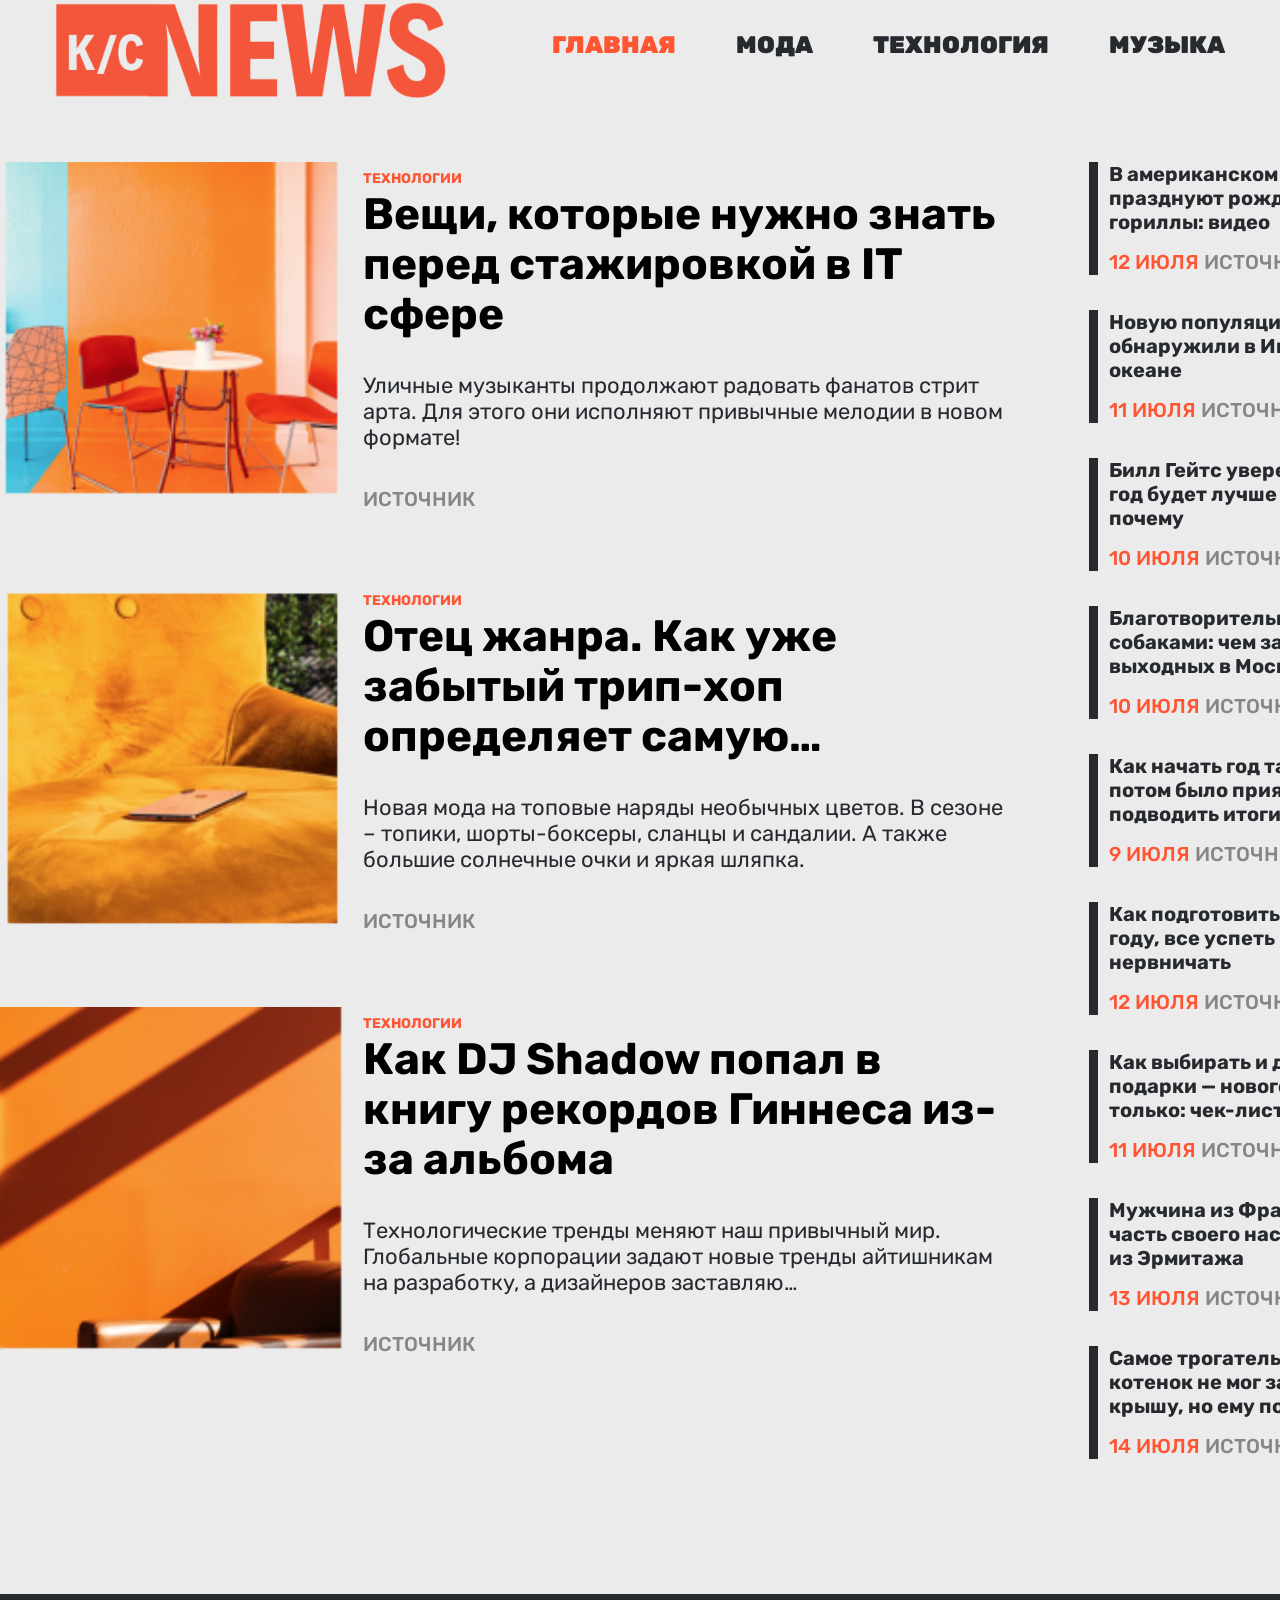
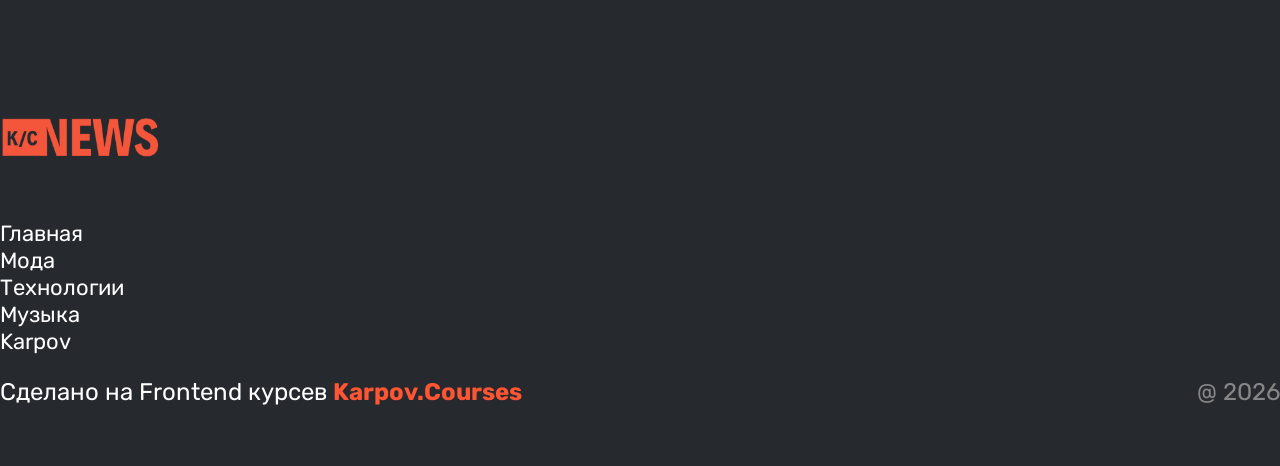
==== index.html @ f63d8cd1 "Add files via upload" ====
<!DOCTYPE html>
<html lang="ru">
<head>
    <meta charset="UTF-8">
    <title>KC News</title>
    <link rel="stylesheet" href="./style.css">
</head>
<body>
    <header class="header">
        <div class="container">
        <nav class="navigation grid">
            <a href="#" class="navigation__logo"><img class="navigation__image" src="./images/logo.png" alt="KC News Logo"></a>
            <ul class="navigation__list">
                <li class="navigation__item"><a href="#" class="navigation__link navigation__link--active">Главная</a></li>
                <li class="navigation__item"><a href="#" class="navigation__link">Мода</a></li>
                <li class="navigation__item"><a href="#" class="navigation__link">Технология</a></li>
                <li class="navigation__item"><a href="#" class="navigation__link">Музыка</a></li>
                <li class="navigation__item"><a href="#" class="navigation__link">Karvop</a></li>
            </ul>
        </nav>
        </div>
    </header>
        <main class="main">
            <section class="articles">
                <div class="container grid">
                <section class="articles__big-column">
                    <article class="main-article">
                        <div class="main-article__image-container">
                            <img src="./images/Фото 1.png" alt="фото" class="main-article__image">
                        </div>
                        <div class="main-article__content">
                            <span class="article-category main-article__category">Технологии</span>
                            <h2 class="main-article__title">Вещи, которые нужно знать перед стажировкой в IT сфере</h2>
                            <p class="main-article__text">Уличные музыканты продолжают радовать фанатов стрит арта. Для этого они исполняют привычные мелодии в новом формате!</p>
                            <span class="article-source main-article__source"><a href="#" class="article-source">Источник</a></span>
                    </article>
                    <article class="main-article">
                        <div class="main-article__image-container">
                            <img src="./images/Фото 2.png" alt="фото" class="main-article__image">
                        </div>
                        <div class="main-article__content">
                            <span class="article-category main-article__category">Технологии</span>
                            <h2 class="main-article__title">Отец жанра. Как уже забытый трип-хоп определяет самую популяр…</h2>
                            <p class="main-article__text">Новая мода на топовые наряды необычных цветов. В сезоне – топики, шорты-боксеры, сланцы и сандалии. А также большие солнечные очки и яркая шляпка.</p>
                            <span class="article-source main-article__source"><a href="#" class="article-source">Источник</a></span>
                    </article>
                    <article class="main-article">
                        <div class="main-article__image-container">
                            <img src="./images/Фото 3.png" alt="фото" class="main-article__image">
                        </div>
                        <div class="main-article__content">
                            <span class="article-category main-article__category">Технологии</span>
                            <h2 class="main-article__title">Как DJ Shadow попал в книгу рекордов Гиннеса из-за альбома</h2>
                            <p class="main-article__text">Технологические тренды меняют наш привычный мир. Глобальные корпорации задают новые тренды айтишникам на разработку, а дизайнеров заставляю…</p>
                            <span class="article-source main-article__source"><a href="#" class="article-source">Источник</a></span>
                    </article>
                </section>
                <section class="articles__small-column">
                    <article class="small-article">
                        <h2 class="small-articlle__title">В американском зоопарке празднуют рождение гориллы: видео</h2>
                        <p class="small-article__caption">
                            <span class="article-date small-article__date">12 ИЮЛЯ</span>
                            <span class="article-source small-article__source"><a href="#" class="article-source">Источник</a></span>
                        </p>
                    </article>
                    <article class="small-article">
                        <h2 class="small-articlle__title">Новую популяцию синих китов обнаружили в Индийском океане</h2>
                        <p class="small-article__caption">
                            <span class="article-date small-article__date">11 ИЮЛЯ</span>
                            <span class="article-source small-article__source"><a href="#" class="article-source">Источник</a></span>
                        </p>
                    </article>
                    <article class="small-article">
                        <h2 class="small-articlle__title">Билл Гейтс уверен, что 2021 год будет лучше 2020-го. И вот почему</h2>
                        <p class="small-article__caption">
                            <span class="article-date small-article__date">10 ИЮЛЯ</span>
                            <span class="article-source small-article__source"><a href="#" class="article-source">Источник</a></span>
                        </p>
                    </article>
                    <article class="small-article">
                        <h2 class="small-articlle__title">Благотворительный забег с собаками: чем заняться на выходных в Москве</h2>
                        <p class="small-article__caption">
                            <span class="article-date small-article__date">10 ИЮЛЯ</span>
                            <span class="article-source small-article__source"><a href="#" class="article-source">Источник</a></span>
                        </p>
                    </article>
                    <article class="small-article">
                        <h2 class="small-articlle__title">Как начать год так, чтобы потом было приятно подводить итоги: чек-лист</h2>
                        <p class="small-article__caption">
                            <span class="article-date small-article__date">9 ИЮЛЯ</span>
                            <span class="article-source small-article__source"><a href="#" class="article-source">Источник</a></span>
                        </p>
                    </article>
                    <article class="small-article">
                        <h2 class="small-articlle__title">Как подготовиться к Новому году, все успеть и не нервничать</h2>
                        <p class="small-article__caption">
                            <span class="article-date small-article__date">12 ИЮЛЯ</span>
                            <span class="article-source small-article__source"><a href="#" class="article-source">Источник</a></span>
                        </p>
                    </article>
                    <article class="small-article">
                        <h2 class="small-articlle__title">Как выбирать и дарить подарки — новогодние и не только: чек-лист Esquire</h2>
                        <p class="small-article__caption">
                            <span class="article-date small-article__date">11 ИЮЛЯ</span>
                            <span class="article-source small-article__source"><a href="#" class="article-source">Источник</a></span>
                        </p>
                    </article>
                    <article class="small-article">
                        <h2 class="small-articlle__title">Мужчина из Франции завещал часть своего наследства котам из Эрмитажа</h2>
                        <p class="small-article__caption">
                            <span class="article-date small-article__date">13 ИЮЛЯ</span>
                            <span class="article-source small-article__source"><a href="#" class="article-source">Источник</a></span>
                        </p>
                    </article>
                    <article class="small-article">
                        <h2 class="small-articlle__title">Самое трогательное видео дня: котенок не мог забраться на крышу, но ему помогла...</h2>
                        <p class="small-article__caption">
                            <span class="article-date small-article__date">14 ИЮЛЯ</span>
                            <span class="article-source small-article__source"><a href="#" class="article-source">Источник</a></span>
                        </p>
                    </article>
                </section>
            </div>
            </section>
        </main>
    <footer class="footer">
        <div class="footer-inner">
            <div class="menu">
                <div class="menu-el">
                    <img src="./images/logo.png" class="logo2" alt="Логотип">
                </div>
                <div class="menu-el">
                    <a href='' class="nav__link2 glav">Главная</a>
                </div>
                <div class="menu-el">
                    <a href='' class="nav__link2">Мода</a>
                </div>
                <div class="menu-el">
                    <a href='' class="nav__link2">Технологии</a>
                </div>
                <div class="menu-el">
                    <a href='' class="nav__link2">Музыка</a>
                </div>
                <div class="menu-el">
                    <a href='' class="nav__link2">Karpov</a>
                </div>
            </div>
            <div class="footer__column">
                <p class="footer__text">Сделано на Frontend курсев <a href="https://karpov.courses/frontend" target="_blank" class="footer__link">Karpov.Courses</a></p>
                <p class="footer__copyright">@ 2026</p>
            </div>
        </div>
    </footer>
    
</body>
</html>
---- style.css ----
@import url('https://fonts.googleapis.com/css2?family=Rubik:wght@400;500;700;900&display=swap');

:root {
  --color-primary: #262A2F;
  --color-accent: #FF5533;
  --color-grey: #868686;
  --color-white: #FFFFFF;
    --grid-column-width: 101px;
    --grid-gap: 20px;
}

* {
  all: unset;
  display: revert;
  list-style: none;
}

body {
  font-family: 'Rubik', sans-serif;
  background-color: #EBEBEB;
  font-size: 22px;
  font-weight: 400;
}

.grid {
  display: grid;
  grid-template-columns: repeat(12, var(--grid-column-width));
  gap: var(--grid-gap);
}
.container{
    width: 1435px;
    margin: 0 auto;
}

.navigation__logo {
    grid-column: span 4;
    padding-right:32px;
}
.navigation__image{
    width: 100%;
    transform: scale(0.8);
}
.navigation {
    display: flex;
    justify-content: start;
    align-items: center;
    max-height: 10vh;
}



.navigation__list{
    grid-column: 5/-1;
    list-style:none;
    display:flex;
}
.navigation__item{
    margin-right: 60px;
    
}
.navigation__item:last-child {
    margin-right: 0;
}

.navigation__link {
font-size: 24px;
color:var(--color-primary);
font-weight: 900;
text-transform: uppercase;
cursor: pointer;

}
.navigation__link--active {
color: var(--color-accent);
}
.navigation__link:hover {
    color:var(--color-accent);
}

.articles__big-column{
    grid-column: span 9;
}

.articles__small-column{
    grid-column: 10/-1;
}
.article-category{  
    font-size: 14px;
    line-height: 17px;
    font-weight: 700;
    color: var(--color-accent);
    text-transform: uppercase;

}
.article-source{
        font-size: 20px;
    line-height: 24px;
    font-weight: 500;
    color: var(--color-grey);
    text-transform: uppercase;
}
.article-date{
            font-size: 20px;
    line-height: 24px;
    font-weight: 500;
    color: var(--color-accent);
    text-transform: uppercase;
}

.main-article{
    margin-top: 8vh;
    display: grid;
 grid-template-columns: repeat(9, var(--grid-column-width));
  gap: var(--grid-gap);
}
.main-article__image-container{
    grid-column: span 3;
}
.main-article__content{
    grid-column: 4/-1;
    padding-right: 63px;
}

.main-article__image{
    width: 100%;
}
.main-article__category{
    margin-bottom: 7px;
    font-family: 20px;
}
.main-article__title{
    font-size: 44px;
    line-height: 50px;
    font-weight: 700;
    margin-bottom: 34px;
    display:-webkit-box;
    -webkit-line-clamp: 3;
    -webkit-box-orient: vertical;
    overflow: hidden; 
}
.main-article__text{
    font-size: 22px;
    line-height: 26px;
    color: var(--color-primary);
    margin-bottom: 34px ;
    display:-webkit-box;
    -webkit-line-clamp: 3;
    -webkit-box-orient: vertical;
    overflow: hidden;
}
.logo2{
    width: 160px; 
}





.small-article{
    border-left: 9px solid var(--color-primary);
    padding-left: 11px;
    margin-bottom: 35px;
}

.small-article:first-child{
    margin-top: 8vh;
}

.small-articlle__title{
    font-weight: 700;
    font-size: 20px;
    line-height: 24px;
    color:var(--color-primary);
    margin-bottom: 14px;
    display:-webkit-box;
    -webkit-line-clamp: 3;
    -webkit-box-orient: vertical;
    overflow: hidden;
}


.footer {
    width: 100%; 
    background-color: var(--color-primary); 
    padding: 60px 0;
    margin-top: 100px;
}

.footer__column, 
.footer .menu {
    max-width: 1432px;
    margin: 0 auto;
    padding: 0; 
}

.footer .menu {
    justify-content: flex-start;
}

.nav__link2{
    text-decoration: none;
    color: white;
}

.nav__link2:hover{
    color:var(--color-accent);
}

.footer__column{
    margin-top: 23px;
    display: flex;
    justify-content: space-between;
    align-items: baseline;
}

.footer__text{
    font-size: 24px;
    line-height: 28px;
    color: white;
}

.footer__link{
    text-decoration: none;
    color: var(--color-accent);
    font-weight: 700;
}

.footer__copyright{
    font-size: 24px;
    line-height: 28px;
    color: var(--color-grey);
}
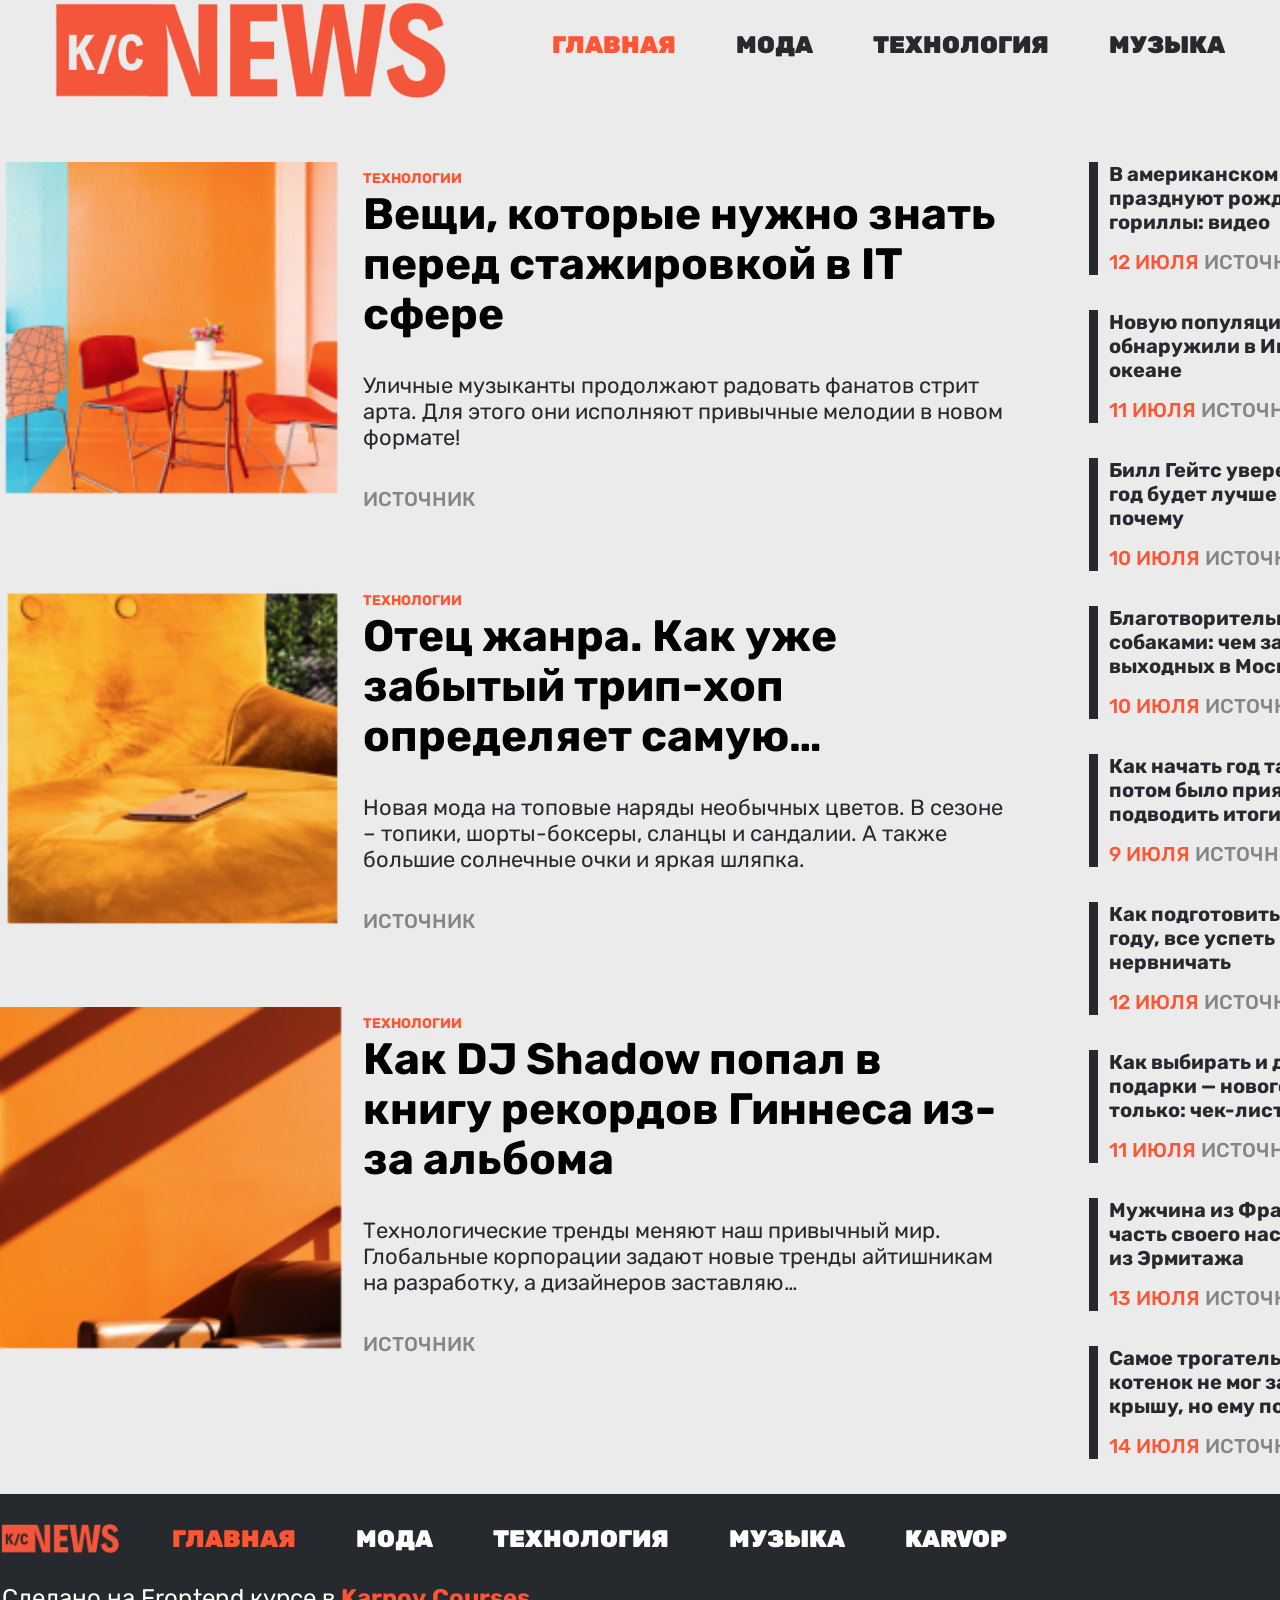
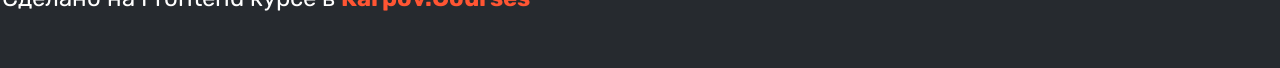
==== commit a9656140: "Add files via upload" ====
--- a/index.html
+++ b/index.html
@@ -123,34 +123,28 @@
             </div>
             </section>
         </main>
-    <footer class="footer">
-        <div class="footer-inner">
-            <div class="menu">
-                <div class="menu-el">
-                    <img src="./images/logo.png" class="logo2" alt="Логотип">
-                </div>
-                <div class="menu-el">
-                    <a href='' class="nav__link2 glav">Главная</a>
-                </div>
-                <div class="menu-el">
-                    <a href='' class="nav__link2">Мода</a>
-                </div>
-                <div class="menu-el">
-                    <a href='' class="nav__link2">Технологии</a>
-                </div>
-                <div class="menu-el">
-                    <a href='' class="nav__link2">Музыка</a>
-                </div>
-                <div class="menu-el">
-                    <a href='' class="nav__link2">Karpov</a>
-                </div>
-            </div>
-            <div class="footer__column">
-                <p class="footer__text">Сделано на Frontend курсев <a href="https://karpov.courses/frontend" target="_blank" class="footer__link">Karpov.Courses</a></p>
-                <p class="footer__copyright">@ 2026</p>
-            </div>
+<footer class="footer">
+    <div class="container">
+        <nav class="navigation grid">
+            <a href="#" class="navigation__logo">
+                <img class="navigation__image" src="./images/logo.png" alt="KC News Logo">
+            </a>
+            <ul class="navigation__list">
+                <li class="navigation__item"><a href="#" class="navigation__link navigation__link--active">Главная</a></li>
+                <li class="navigation__item"><a href="#" class="navigation__link">Мода</a></li>
+                <li class="navigation__item"><a href="#" class="navigation__link">Технология</a></li>
+                <li class="navigation__item"><a href="#" class="navigation__link">Музыка</a></li>
+                <li class="navigation__item"><a href="#" class="navigation__link">Karvop</a></li>
+            </ul>
+        </nav>
+
+        <div class="footer__column">
+            <p class="footer__text">Сделано на Frontend курсе в <a class="footer__link" href="https://karpov.courses/frontend" target="_blank">Karpov.Courses</a></p>
+            <p class="footer__copyright">© 2021</p>
         </div>
-    </footer>
+    </div> 
+</footer>
+
     
 </body>
 </html>
--- a/style.css
+++ b/style.css
@@ -180,10 +180,9 @@
 
 
 .footer {
-    width: 100%; 
+    
     background-color: var(--color-primary); 
-    padding: 60px 0;
-    margin-top: 100px;
+    padding-bottom: 56px;
 }
 
 .footer__column, 
@@ -207,7 +206,6 @@
 }
 
 .footer__column{
-    margin-top: 23px;
     display: flex;
     justify-content: space-between;
     align-items: baseline;
@@ -220,13 +218,39 @@
 }
 
 .footer__link{
-    text-decoration: none;
-    color: var(--color-accent);
-    font-weight: 700;
+    color: var(--color-accent);
+    font-weight: 700;
+}
+.footer__link:hover{
+    opacity: 0.8;
 }
 
 .footer__copyright{
     font-size: 24px;
     line-height: 28px;
     color: var(--color-grey);
+}
+.footer__navigation .navigation__logo {
+    grid-column: span 2;
+    padding-right: 56px; 
+}
+
+.footer__navigation .navigation__list {
+    grid-column: 3/-1;
+}
+
+.footer .navigation__link {
+    color: var(--color-white);
+}
+
+.footer .navigation__link--active {
+    color: var(--color-accent);
+}
+
+.footer .navigation__link:hover {
+    color: var(--color-accent);
+}
+.footer .navigation__image {
+    width: 120px;
+    transform: scale(1); 
 }
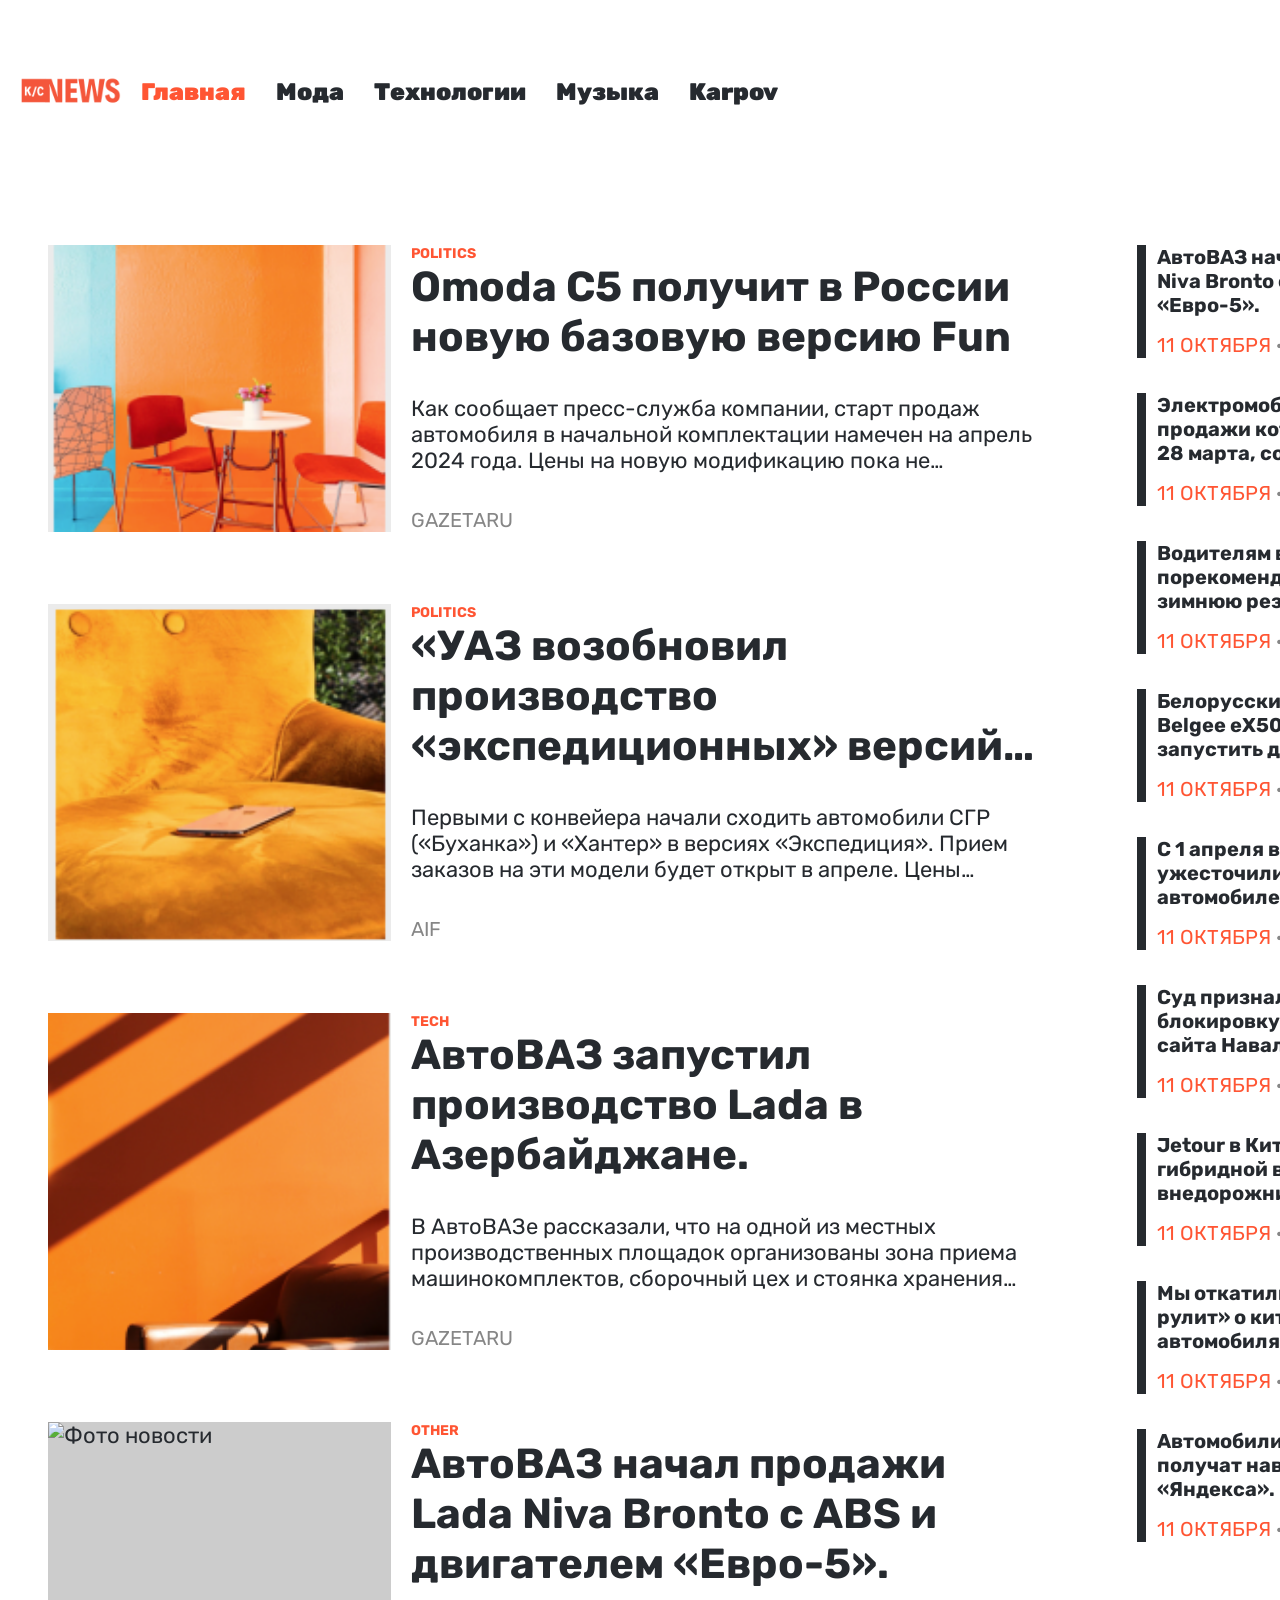
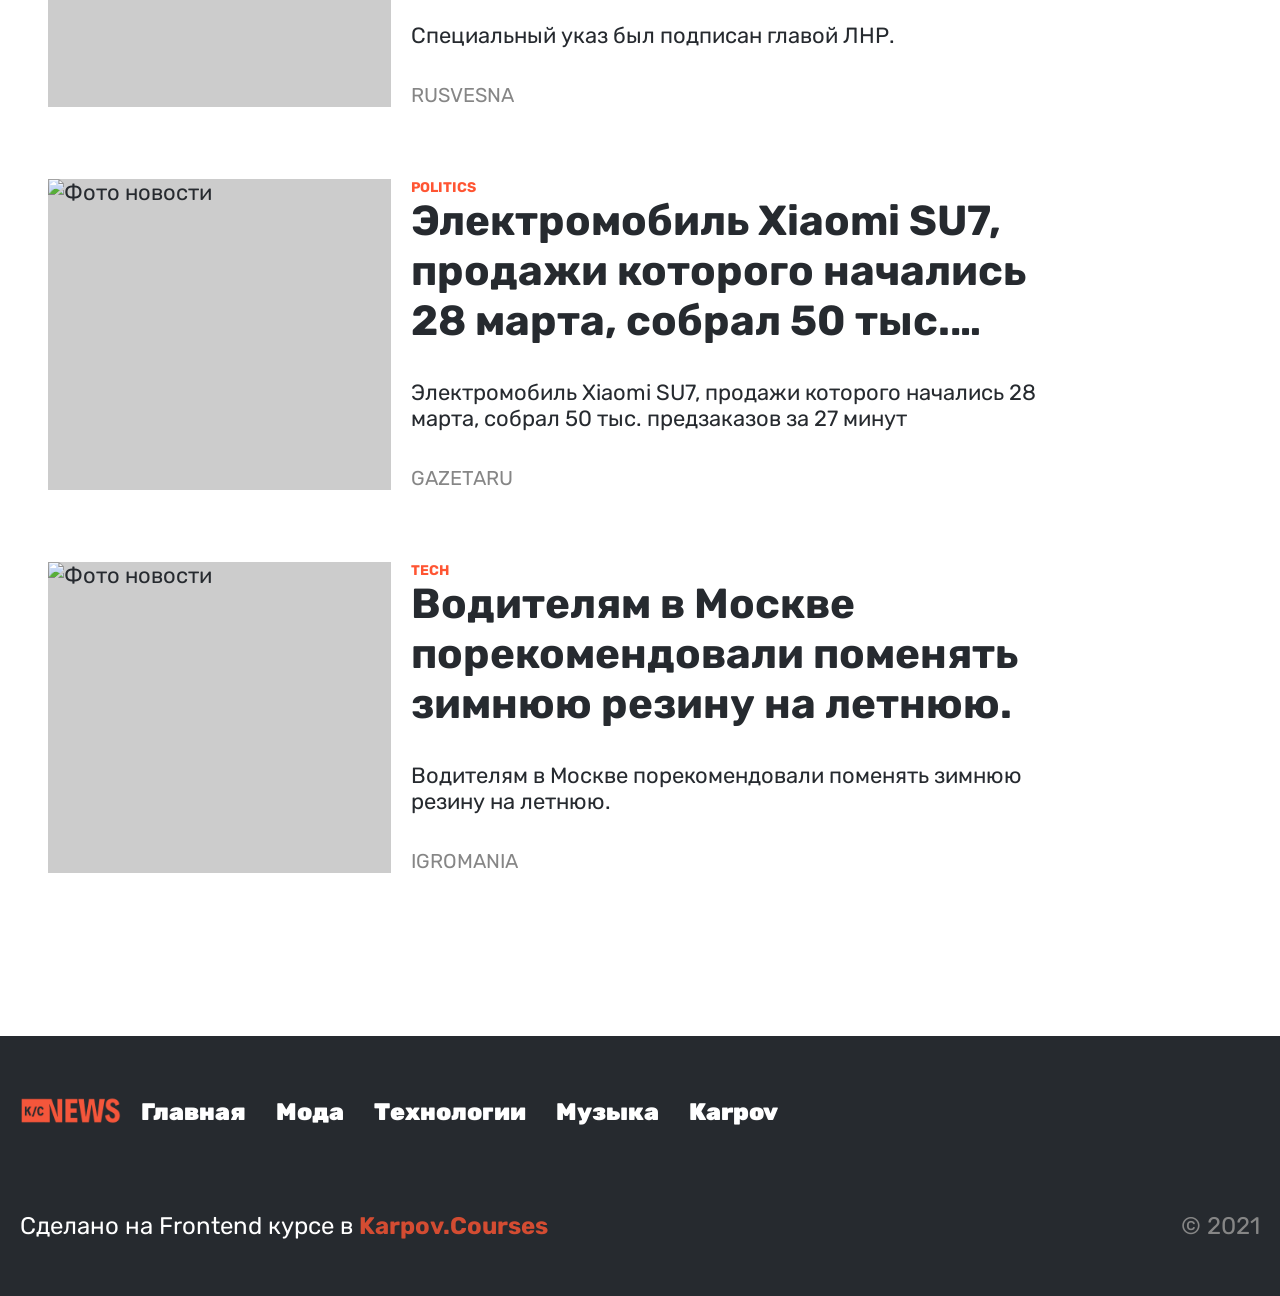
==== commit 60f42e87: "Add files via upload" ====
--- a/index.html
+++ b/index.html
@@ -1,150 +1,58 @@
-<!DOCTYPE html>
-<html lang="ru">
-<head>
-    <meta charset="UTF-8">
-    <title>KC News</title>
-    <link rel="stylesheet" href="./style.css">
-</head>
-<body>
-    <header class="header">
-        <div class="container">
-        <nav class="navigation grid">
-            <a href="#" class="navigation__logo"><img class="navigation__image" src="./images/logo.png" alt="KC News Logo"></a>
-            <ul class="navigation__list">
-                <li class="navigation__item"><a href="#" class="navigation__link navigation__link--active">Главная</a></li>
-                <li class="navigation__item"><a href="#" class="navigation__link">Мода</a></li>
-                <li class="navigation__item"><a href="#" class="navigation__link">Технология</a></li>
-                <li class="navigation__item"><a href="#" class="navigation__link">Музыка</a></li>
-                <li class="navigation__item"><a href="#" class="navigation__link">Karvop</a></li>
-            </ul>
-        </nav>
-        </div>
-    </header>
-        <main class="main">
-            <section class="articles">
-                <div class="container grid">
-                <section class="articles__big-column">
-                    <article class="main-article">
-                        <div class="main-article__image-container">
-                            <img src="./images/Фото 1.png" alt="фото" class="main-article__image">
-                        </div>
-                        <div class="main-article__content">
-                            <span class="article-category main-article__category">Технологии</span>
-                            <h2 class="main-article__title">Вещи, которые нужно знать перед стажировкой в IT сфере</h2>
-                            <p class="main-article__text">Уличные музыканты продолжают радовать фанатов стрит арта. Для этого они исполняют привычные мелодии в новом формате!</p>
-                            <span class="article-source main-article__source"><a href="#" class="article-source">Источник</a></span>
-                    </article>
-                    <article class="main-article">
-                        <div class="main-article__image-container">
-                            <img src="./images/Фото 2.png" alt="фото" class="main-article__image">
-                        </div>
-                        <div class="main-article__content">
-                            <span class="article-category main-article__category">Технологии</span>
-                            <h2 class="main-article__title">Отец жанра. Как уже забытый трип-хоп определяет самую популяр…</h2>
-                            <p class="main-article__text">Новая мода на топовые наряды необычных цветов. В сезоне – топики, шорты-боксеры, сланцы и сандалии. А также большие солнечные очки и яркая шляпка.</p>
-                            <span class="article-source main-article__source"><a href="#" class="article-source">Источник</a></span>
-                    </article>
-                    <article class="main-article">
-                        <div class="main-article__image-container">
-                            <img src="./images/Фото 3.png" alt="фото" class="main-article__image">
-                        </div>
-                        <div class="main-article__content">
-                            <span class="article-category main-article__category">Технологии</span>
-                            <h2 class="main-article__title">Как DJ Shadow попал в книгу рекордов Гиннеса из-за альбома</h2>
-                            <p class="main-article__text">Технологические тренды меняют наш привычный мир. Глобальные корпорации задают новые тренды айтишникам на разработку, а дизайнеров заставляю…</p>
-                            <span class="article-source main-article__source"><a href="#" class="article-source">Источник</a></span>
-                    </article>
-                </section>
-                <section class="articles__small-column">
-                    <article class="small-article">
-                        <h2 class="small-articlle__title">В американском зоопарке празднуют рождение гориллы: видео</h2>
-                        <p class="small-article__caption">
-                            <span class="article-date small-article__date">12 ИЮЛЯ</span>
-                            <span class="article-source small-article__source"><a href="#" class="article-source">Источник</a></span>
-                        </p>
-                    </article>
-                    <article class="small-article">
-                        <h2 class="small-articlle__title">Новую популяцию синих китов обнаружили в Индийском океане</h2>
-                        <p class="small-article__caption">
-                            <span class="article-date small-article__date">11 ИЮЛЯ</span>
-                            <span class="article-source small-article__source"><a href="#" class="article-source">Источник</a></span>
-                        </p>
-                    </article>
-                    <article class="small-article">
-                        <h2 class="small-articlle__title">Билл Гейтс уверен, что 2021 год будет лучше 2020-го. И вот почему</h2>
-                        <p class="small-article__caption">
-                            <span class="article-date small-article__date">10 ИЮЛЯ</span>
-                            <span class="article-source small-article__source"><a href="#" class="article-source">Источник</a></span>
-                        </p>
-                    </article>
-                    <article class="small-article">
-                        <h2 class="small-articlle__title">Благотворительный забег с собаками: чем заняться на выходных в Москве</h2>
-                        <p class="small-article__caption">
-                            <span class="article-date small-article__date">10 ИЮЛЯ</span>
-                            <span class="article-source small-article__source"><a href="#" class="article-source">Источник</a></span>
-                        </p>
-                    </article>
-                    <article class="small-article">
-                        <h2 class="small-articlle__title">Как начать год так, чтобы потом было приятно подводить итоги: чек-лист</h2>
-                        <p class="small-article__caption">
-                            <span class="article-date small-article__date">9 ИЮЛЯ</span>
-                            <span class="article-source small-article__source"><a href="#" class="article-source">Источник</a></span>
-                        </p>
-                    </article>
-                    <article class="small-article">
-                        <h2 class="small-articlle__title">Как подготовиться к Новому году, все успеть и не нервничать</h2>
-                        <p class="small-article__caption">
-                            <span class="article-date small-article__date">12 ИЮЛЯ</span>
-                            <span class="article-source small-article__source"><a href="#" class="article-source">Источник</a></span>
-                        </p>
-                    </article>
-                    <article class="small-article">
-                        <h2 class="small-articlle__title">Как выбирать и дарить подарки — новогодние и не только: чек-лист Esquire</h2>
-                        <p class="small-article__caption">
-                            <span class="article-date small-article__date">11 ИЮЛЯ</span>
-                            <span class="article-source small-article__source"><a href="#" class="article-source">Источник</a></span>
-                        </p>
-                    </article>
-                    <article class="small-article">
-                        <h2 class="small-articlle__title">Мужчина из Франции завещал часть своего наследства котам из Эрмитажа</h2>
-                        <p class="small-article__caption">
-                            <span class="article-date small-article__date">13 ИЮЛЯ</span>
-                            <span class="article-source small-article__source"><a href="#" class="article-source">Источник</a></span>
-                        </p>
-                    </article>
-                    <article class="small-article">
-                        <h2 class="small-articlle__title">Самое трогательное видео дня: котенок не мог забраться на крышу, но ему помогла...</h2>
-                        <p class="small-article__caption">
-                            <span class="article-date small-article__date">14 ИЮЛЯ</span>
-                            <span class="article-source small-article__source"><a href="#" class="article-source">Источник</a></span>
-                        </p>
-                    </article>
-                </section>
-            </div>
-            </section>
-        </main>
-<footer class="footer">
-    <div class="container">
-        <nav class="navigation grid">
-            <a href="#" class="navigation__logo">
-                <img class="navigation__image" src="./images/logo.png" alt="KC News Logo">
-            </a>
-            <ul class="navigation__list">
-                <li class="navigation__item"><a href="#" class="navigation__link navigation__link--active">Главная</a></li>
-                <li class="navigation__item"><a href="#" class="navigation__link">Мода</a></li>
-                <li class="navigation__item"><a href="#" class="navigation__link">Технология</a></li>
-                <li class="navigation__item"><a href="#" class="navigation__link">Музыка</a></li>
-                <li class="navigation__item"><a href="#" class="navigation__link">Karvop</a></li>
-            </ul>
-        </nav>
+<!doctype html> 
+<html lang="ru"> 
+<head> 
+<meta charset="UTF-8"> 
+<meta name="viewport" content="width=device-width"> 
+<meta http-equiv="X-UA-Compatible" content="ie=edge"> 
+<title>KC News</title> 
+<link rel="stylesheet" href="./style.css"> 
+</head> 
+<body> 
+<header class="header"> 
+<div class="container"> 
+<nav class="grid navigation header__navigation"> 
+<a class="navigation__logo" href="/"><img class="navigation__logo-image" src="logo.png" alt="Логотип"></a> 
+<ul class="navigation__list"> 
+<li class="menu-el"><a class="nav__link navigation__link--active" href="./index.html">Главная</a></li> 
+<li class="menu-el"><a class="nav__link" href="./fashion.html">Мода</a></li> 
+<li class="menu-el"><a class="nav__link" href="./technologies.html">Технологии</a></li> 
+<li class="menu-el"><a class="nav__link" href="./music.html">Музыка</a></li> 
+<li class="menu-el"><a class="nav__link" href="./karpov.html">Karpov</a></li> 
+</ul> 
+</nav> 
+</div> 
+</header> 
 
-        <div class="footer__column">
-            <p class="footer__text">Сделано на Frontend курсе в <a class="footer__link" href="https://karpov.courses/frontend" target="_blank">Karpov.Courses</a></p>
-            <p class="footer__copyright">© 2021</p>
-        </div>
-    </div> 
-</footer>
 
-    
+<main> 
+<section class="articles"> 
+<div class="container grid"> 
+<section class="articles__big-column"></section> 
+<section class="articles__small-column"></section> 
+</div> 
+</section> 
+</main> 
+
+<footer class="footer"> 
+<div class="container"> 
+<nav class="grid navigation footer__navigation"> 
+<a class="navigation__logo" href="/"><img class="navigation__logo-image" src="logo.png" alt="Логотип"></a> 
+<ul class="navigation__list"> 
+<li class="menu-el"><a class="nav__link2 navigation__link--active" href="./index.html">Главная</a></li> 
+<li class="menu-el"><a class="nav__link2" href="./fashion.html">Мода</a></li> 
+<li class="menu-el"><a class="nav__link2" href="./technologies.html">Технологии</a></li> 
+<li class="menu-el"><a class="nav__link2" href="./music.html">Музыка</a></li> 
+<li class="menu-el"><a class="nav__link2" href="./karpov.html">Karpov</a></li> 
+</ul> 
+</nav> 
+
+<div class="footer__bottom"> 
+<p class="footer__text">Сделано на Frontend курсе в <a class="footer__link" href="https://karpov.courses/frontend" target="_blank">Karpov.Courses</a></p> 
+<p class="footer__text footer__text--gray">© 2021</p> 
+</div> 
+</div> 
+</footer> 
+
+<script src="./script.js"></script> 
 </body>
-</html>+</html>
--- a/style.css
+++ b/style.css
@@ -1,135 +1,148 @@
-@import url('https://fonts.googleapis.com/css2?family=Rubik:wght@400;500;700;900&display=swap');
-
-:root {
-  --color-primary: #262A2F;
-  --color-accent: #FF5533;
-  --color-grey: #868686;
-  --color-white: #FFFFFF;
+*{
+    padding: 0;
+    margin: 0;
+    box-sizing: border-box;
+}
+:root{
+    --color-primary:#262a2f;
+    --color-accent:#ff5533;
+    --color-grey:#868686;
     --grid-column-width: 101px;
     --grid-gap: 20px;
 }
-
-* {
-  all: unset;
-  display: revert;
-  list-style: none;
-}
-
-body {
-  font-family: 'Rubik', sans-serif;
-  background-color: #EBEBEB;
-  font-size: 22px;
-  font-weight: 400;
-}
-
-.grid {
-  display: grid;
-  grid-template-columns: repeat(12, var(--grid-column-width));
-  gap: var(--grid-gap);
+@font-face {
+    font-family: 'Rubik';
+    src: url('Rubik/static/Rubik-Regular.ttf') format('truetype');
+    font-weight: 400;
+    font-style: normal;
+}
+@font-face {
+    font-family: 'Rubik';
+    src: url('Rubik/static/Rubik-Bold.ttf') format('truetype');
+    font-weight: 700;
+    font-style: normal;
+}
+@font-face {
+    font-family: 'Rubik';
+    src: url('Rubik/static/Rubik-SemiBold.ttf') format('truetype');
+    font-weight: 600;
+    font-style: normal;
+}
+@font-face {
+    font-family: 'Rubik';
+    src: url('Rubik/static/Rubik-Black.ttf') format('truetype');
+    font-weight: 900;
+    font-style: normal;
+}
+body{
+    background-color: #FFFFFF; 
+    font-family: Rubik, sans-serif;
+    position: relative;
+    font-weight: 400;
+    font-size: 22px;
+    color: var(--color-primary); 
+}
+.grid{
+    display: grid;
+    grid-template-columns: repeat(12, var(--grid-column-width));
+    gap:var(--grid-gap);
 }
 .container{
-    width: 1435px;
+    margin: 0 auto; 
+padding: 0 20px; 
+max-width: 1435px; 
+
+}
+
+.header { 
+padding-top: 38px; 
+padding-bottom: 50px; 
+} 
+.header__navigation .navigation__link--active, 
+.header__navigation .navigation__link:hover { 
+color: var(--color-accent); 
+} 
+
+
+.menu-el{
+    font-family: Rubik, sans-serif ;
+    font-weight: 900;
+    font-size: 24px;
+    text-align: center;
+    margin-right:30px;
+}
+.nav__link{
+    text-decoration: none;
+    color: var(--color-primary);
+}
+.nav__link:hover{
+    color:var(--color-accent);
+}
+.container{
     margin: 0 auto;
 }
-
-.navigation__logo {
-    grid-column: span 4;
-    padding-right:32px;
-}
-.navigation__image{
-    width: 100%;
-    transform: scale(0.8);
-}
-.navigation {
-    display: flex;
-    justify-content: start;
-    align-items: center;
-    max-height: 10vh;
-}
-
-
-
-.navigation__list{
-    grid-column: 5/-1;
-    list-style:none;
-    display:flex;
-}
-.navigation__item{
-    margin-right: 60px;
-    
-}
-.navigation__item:last-child {
-    margin-right: 0;
-}
-
-.navigation__link {
-font-size: 24px;
-color:var(--color-primary);
-font-weight: 900;
-text-transform: uppercase;
-cursor: pointer;
-
-}
-.navigation__link--active {
-color: var(--color-accent);
-}
-.navigation__link:hover {
-    color:var(--color-accent);
-}
-
+.navigation__logo { 
+display: block; 
+} 
+.navigation__logo-image { 
+width: 100%; 
+} 
+
+.articles{
+    padding: 28px;
+    margin-bottom: 135px;
+}
 .articles__big-column{
     grid-column: span 9;
 }
-
 .articles__small-column{
     grid-column: 10/-1;
 }
-.article-category{  
-    font-size: 14px;
-    line-height: 17px;
-    font-weight: 700;
-    color: var(--color-accent);
-    text-transform: uppercase;
-
-}
-.article-source{
-        font-size: 20px;
-    line-height: 24px;
-    font-weight: 500;
-    color: var(--color-grey);
-    text-transform: uppercase;
-}
-.article-date{
-            font-size: 20px;
-    line-height: 24px;
-    font-weight: 500;
-    color: var(--color-accent);
-    text-transform: uppercase;
-}
-
 .main-article{
     margin-top: 8vh;
     display: grid;
- grid-template-columns: repeat(9, var(--grid-column-width));
-  gap: var(--grid-gap);
+    grid-template-columns: repeat(9, var(--grid-column-width));
+    gap: var(--grid-gap);
 }
 .main-article__image-container{
+    position: relative;
     grid-column: span 3;
+    max-height: 344px;
+    min-height: 185px;
 }
 .main-article__content{
     grid-column: 4/-1;
     padding-right: 63px;
-}
-
+    
+}
 .main-article__image{
+    position: absolute;
     width: 100%;
+    height: 100%;
+    object-fit: cover;
+}
+.article-category{
+    text-transform: uppercase;
+    color: var(--color-accent);
+    font-weight: 900;
+}
+.article-source{
+    text-transform: uppercase;
+    text-decoration: none;
+color: var(--color-grey);
+font-weight: 800;
+}
+.article-date{
+    font-weight: 500;
+    line-height: 24px;
+    text-transform: uppercase;
+color: var(--color-accent);
 }
 .main-article__category{
     margin-bottom: 7px;
-    font-family: 20px;
 }
 .main-article__title{
-    font-size: 44px;
+    font-size: 42px;
     line-height: 50px;
     font-weight: 700;
     margin-bottom: 34px;
@@ -148,24 +161,14 @@
     -webkit-box-orient: vertical;
     overflow: hidden;
 }
-.logo2{
-    width: 160px; 
-}
-
-
-
-
-
 .small-article{
     border-left: 9px solid var(--color-primary);
     padding-left: 11px;
     margin-bottom: 35px;
 }
-
 .small-article:first-child{
     margin-top: 8vh;
 }
-
 .small-articlle__title{
     font-weight: 700;
     font-size: 20px;
@@ -177,80 +180,178 @@
     -webkit-box-orient: vertical;
     overflow: hidden;
 }
-
-
-.footer {
+.article-date + .article-source::before{
+    content:'·' ;
+}
+.footer{
+    padding-top: 22px;
+    padding-bottom: 56px;
     
-    background-color: var(--color-primary); 
-    padding-bottom: 56px;
-}
-
-.footer__column, 
-.footer .menu {
-    max-width: 1432px;
-    margin: 0 auto;
-    padding: 0; 
-}
-
-.footer .menu {
-    justify-content: flex-start;
-}
-
+    width:100%;
+    background-color: var(--color-primary);
+}
 .nav__link2{
     text-decoration: none;
     color: white;
 }
-
 .nav__link2:hover{
     color:var(--color-accent);
 }
-
 .footer__column{
+    margin-top: 23px;
     display: flex;
     justify-content: space-between;
     align-items: baseline;
 }
-
 .footer__text{
-    font-size: 24px;
+font-size: 24px;
     line-height: 28px;
     color: white;
 }
-
 .footer__link{
+    text-decoration: none;
     color: var(--color-accent);
     font-weight: 700;
 }
-.footer__link:hover{
-    opacity: 0.8;
-}
-
 .footer__copyright{
     font-size: 24px;
     line-height: 28px;
     color: var(--color-grey);
 }
-.footer__navigation .navigation__logo {
-    grid-column: span 2;
-    padding-right: 56px; 
-}
-
-.footer__navigation .navigation__list {
-    grid-column: 3/-1;
-}
-
-.footer .navigation__link {
-    color: var(--color-white);
-}
-
-.footer .navigation__link--active {
-    color: var(--color-accent);
-}
-
-.footer .navigation__link:hover {
-    color: var(--color-accent);
-}
-.footer .navigation__image {
-    width: 120px;
-    transform: scale(1); 
+.navigation__list { 
+list-style: none; 
+display: flex; 
+align-items: center; 
+} 
+
+.navigation__item { 
+cursor: pointer; 
+} 
+
+.header { 
+padding-top: 38px; 
+padding-bottom: 0px; 
+} 
+
+.header__navigation .navigation__logo { 
+color: var(--color-primary); 
+} 
+
+.header__navigation .navigation__link--active, 
+.header__navigation .navigation__link:hover { 
+color: var(--color-accent); 
+} 
+
+.article-date, 
+.article-source { 
+font-weight: 500; 
+font-size: 20px; 
+line-height: 24px; 
+text-transform: uppercase; 
+} 
+
+.article-source { 
+color: var(--color-grey); 
+} 
+
+.article-date { 
+color: var(--color-accent); 
+} 
+
+.article-date + .article-source::before { 
+content: ' · '; 
+} 
+
+.article-category { 
+display: block; 
+font-size: 14px; 
+line-height: 17px; 
+color: var(--color-accent); 
+font-weight: 700; 
+} 
+
+.article-img { 
+background: #ccc; 
+display: block; 
+width: 100%; 
+object-fit: cover; 
+} 
+
+
+.articles { 
+margin-bottom: 135px; 
+} 
+
+.articles__big-column { 
+grid-column: span 9; 
+} 
+
+.articles__small-column { 
+grid-column: 10/-1; 
+} 
+
+.main-article__image-container { 
+position: relative; 
+grid-column: span 3; 
+overflow: hidden; 
+min-height: 185px; 
+max-height: 344px; 
+} 
+
+.main-article__img { 
+position: absolute; 
+width: 100%; 
+height: 100%; 
+object-fit: cover; 
+} 
+
+.main-article__content { 
+grid-column: 4/-1; 
+padding-right: 63px; 
+} 
+
+/* TODO: ВЫПИЛИТЬ НАВЕРНОЕ */ 
+.main-article__category { 
+margin-bottom: 7px; 
+} 
+
+.main-article__caption { 
+margin: 28px 0 0; 
+display: block; 
+} 
+
+.small-article { 
+margin-bottom: 35px; 
+padding-left: 11px; 
+overflow: hidden; 
+} 
+
+.footer { 
+padding-top: 22px; 
+padding-bottom: 56px; 
+background-color: var(--color-primary); 
+} 
+
+.footer__bottom { 
+display: flex; 
+justify-content: space-between; 
+align-items: baseline; 
+color: var(--color-white); 
+} 
+
+.footer__text--gray { 
+font-size: 24px; 
+line-height: 28px; 
+color: var(--color-grey); 
+} 
+
+.footer__link { 
+color: var(--color-accent); 
+font-weight: 700; 
+opacity: 0.8; 
+} 
+
+.footer__navigation { 
+margin-bottom: 47px; 
+align-items: center; 
 }
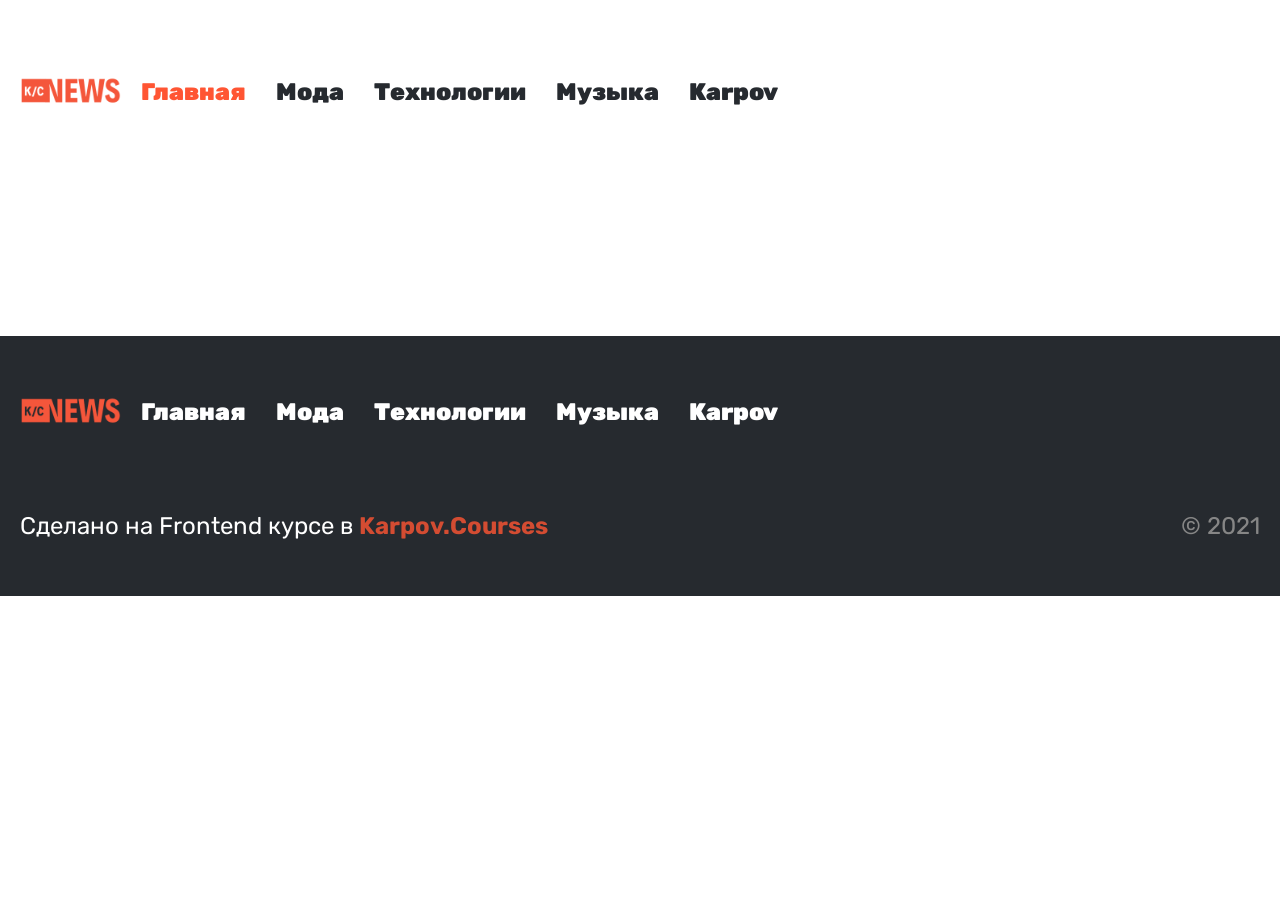
==== commit 8c3297f6: "Add files via upload" ====
--- a/index.html
+++ b/index.html
@@ -54,5 +54,8 @@
 </footer> 
 
 <script src="./script.js"></script> 
+<script>
+    renderNews();
+</script>
 </body>
 </html>
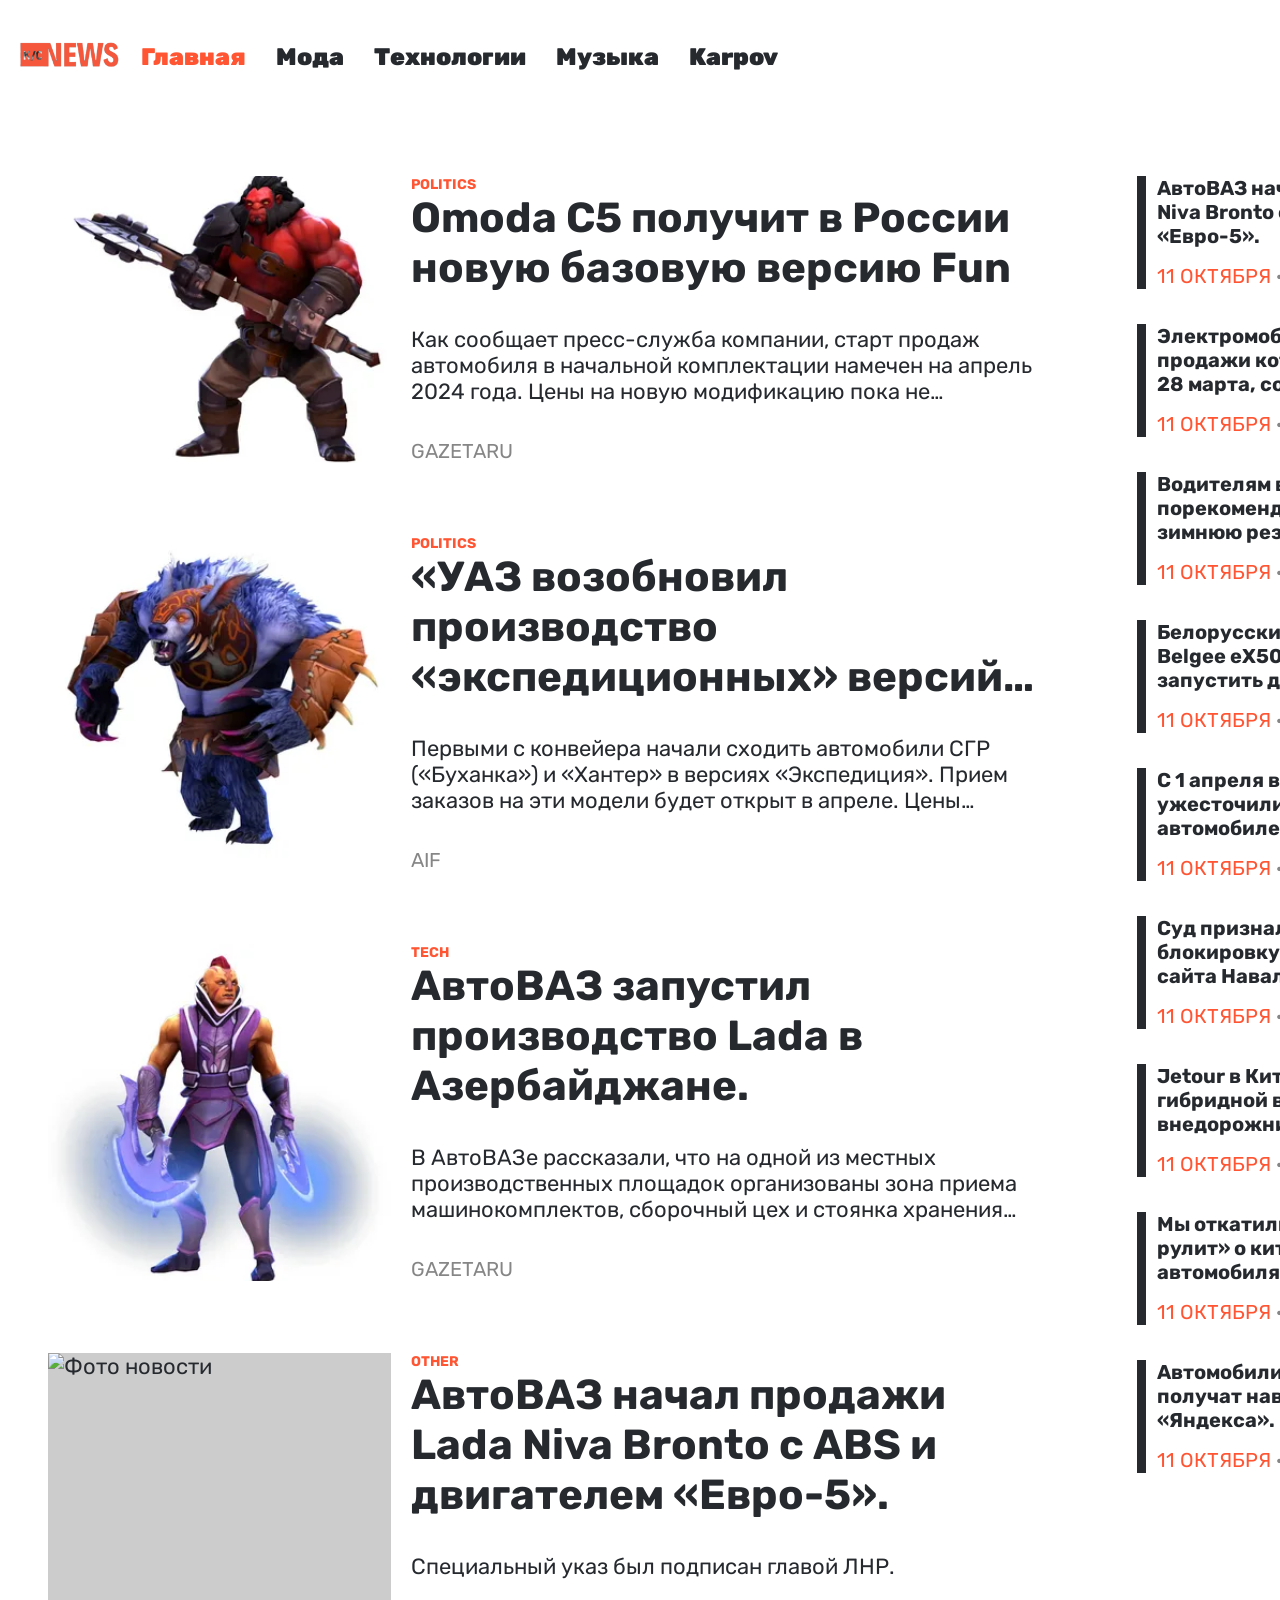
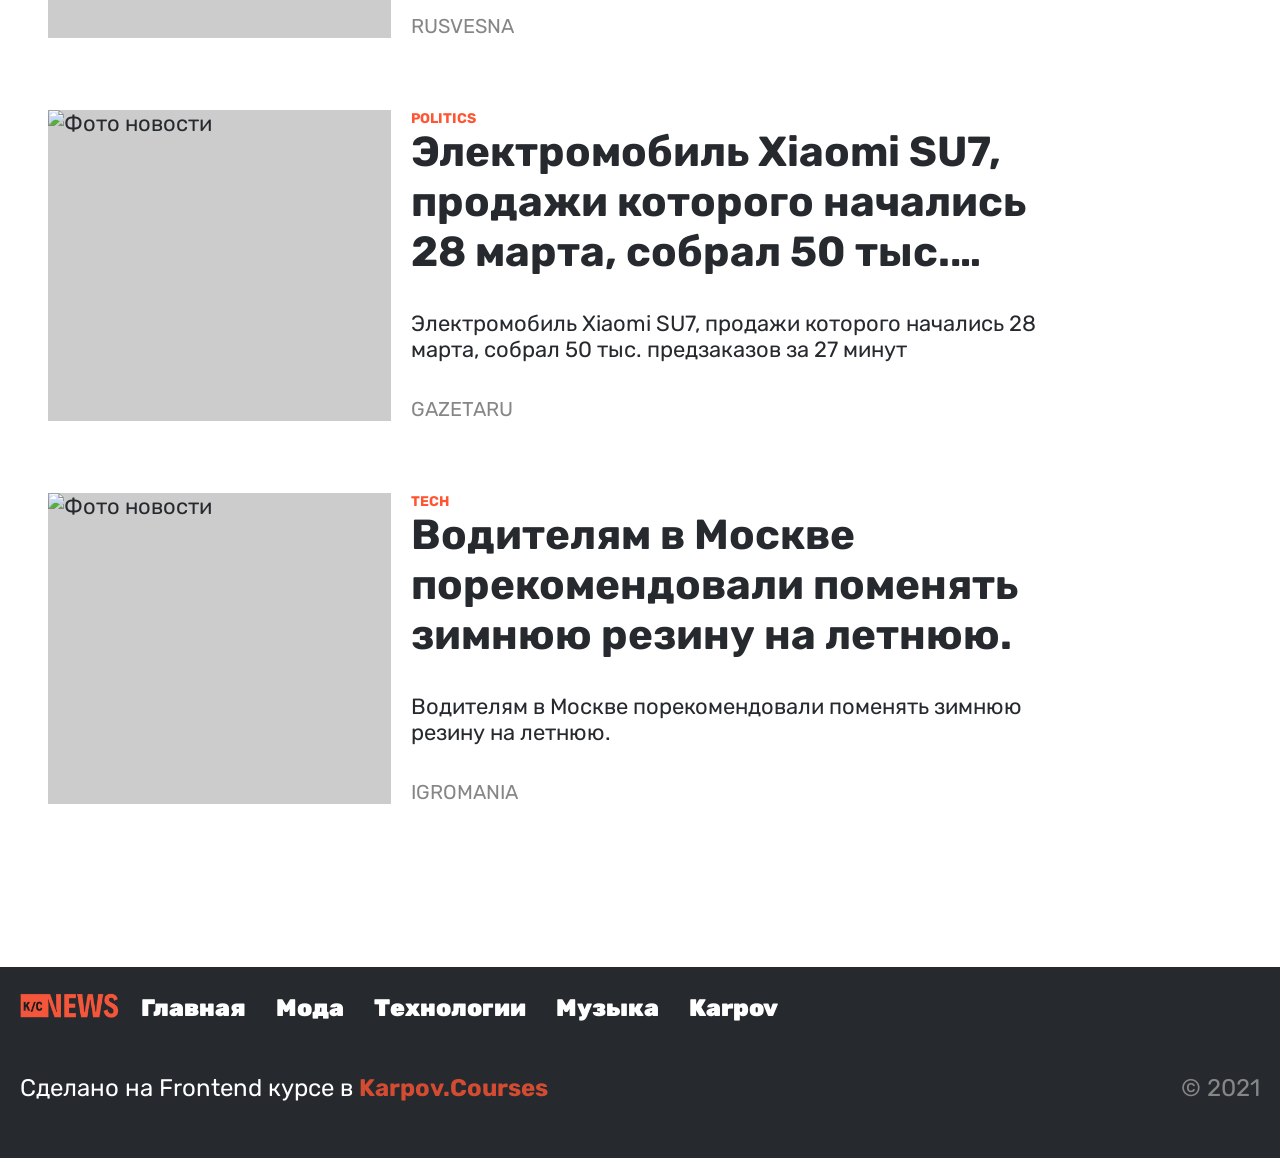
==== commit d742083a: "Add files via upload" ====
--- a/index.html
+++ b/index.html
@@ -54,8 +54,5 @@
 </footer> 
 
 <script src="./script.js"></script> 
-<script>
-    renderNews();
-</script>
 </body>
 </html>
